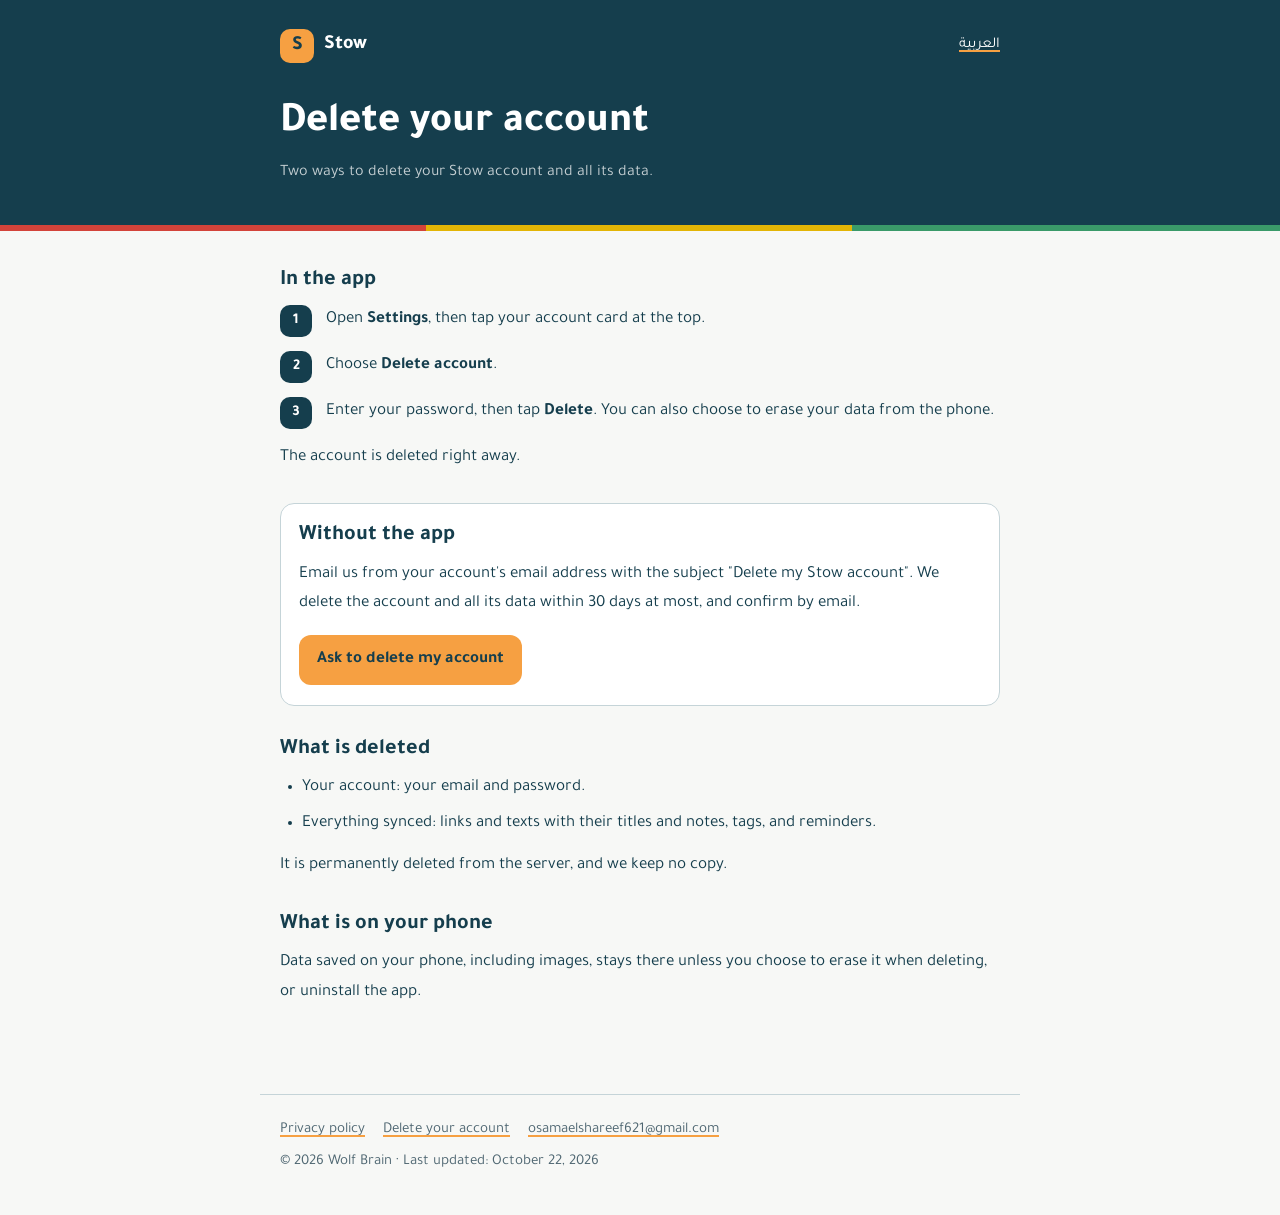
==== delete-account-en.html @ ab38429b "Add privacy policy and account deletion pages" ====
<!doctype html>
<html lang="en" dir="ltr">
<head>
<meta charset="utf-8">
<meta name="viewport" content="width=device-width,initial-scale=1">
<title>Delete your account · Stow</title>
<meta name="description" content="Two ways to delete your Stow account and all its data.">
<link rel="preconnect" href="https://fonts.googleapis.com">
<link rel="preconnect" href="https://fonts.gstatic.com" crossorigin>
<link href="https://fonts.googleapis.com/css2?family=Tajawal:wght@400;500;700;800&display=swap" rel="stylesheet">
<link rel="stylesheet" href="style.css">
</head>
<body>
<header class="hero">
  <div class="wrap">
    <div class="top">
      <a class="brand" href="index-en.html"><span class="mark" aria-hidden="true">S</span>Stow</a>
      <span class="lang"><a href="delete-account.html" hreflang="ar">العربية</a></span>
    </div>
    <h1>Delete your account</h1>
    <p class="sub">Two ways to delete your Stow account and all its data.</p>
  </div>
</header>
<main class="wrap">
<section>
  <h2>In the app</h2>
  <ol class="steps">
    <li>Open <b>Settings</b>, then tap your account card at the top.</li>
    <li>Choose <b>Delete account</b>.</li>
    <li>Enter your password, then tap <b>Delete</b>. You can also choose to erase your data from the phone.</li>
  </ol>
  <p>The account is deleted right away.</p>
</section>

<section class="card">
  <h2>Without the app</h2>
  <p>Email us from your account's email address with the subject "Delete my Stow account". We delete the account and all its data within 30 days at most, and confirm by email.</p>
  <a class="mail" href="mailto:osamaelshareef621@gmail.com?subject=Delete%20my%20Stow%20account">Ask to delete my account</a>
</section>

<section>
  <h2>What is deleted</h2>
  <ul class="list">
    <li>Your account: your email and password.</li>
    <li>Everything synced: links and texts with their titles and notes, tags, and reminders.</li>
  </ul>
  <p>It is permanently deleted from the server, and we keep no copy.</p>
</section>

<section>
  <h2>What is on your phone</h2>
  <p>Data saved on your phone, including images, stays there unless you choose to erase it when deleting, or uninstall the app.</p>
</section>
</main>
<footer class="wrap">
  <nav><a href="privacy-en.html">Privacy policy</a><a href="delete-account-en.html">Delete your account</a><a class="ltr" href="mailto:osamaelshareef621@gmail.com">osamaelshareef621@gmail.com</a></nav>
  © 2026 Wolf Brain · Last updated: October 22, 2026
</footer>
</body>
</html>
---- style.css ----
:root{
  --ground:#F7F8F6; --surface:#FFFFFF; --soft:#E7EEEF; --ink:#153E4D; --muted:#4E6671;
  --border:#C5D4D8; --hero:#153E4D; --on-hero:#FFFFFF; --on-hero-muted:rgba(255,255,255,.75);
  --orange:#F6A042; --on-orange:#153E4D; --high:#D3433A; --medium:#E3B505; --low:#3A9A69;
  color-scheme: light;
}
@media (prefers-color-scheme: dark){
  :root{
    --ground:#0C1B21; --surface:#13262E; --soft:#1B323B; --ink:#E8EFF1; --muted:#9BB1B9;
    --border:#27434D; --hero:#1A4252; --high:#EC5B50; --low:#49B37C;
    color-scheme: dark;
  }
}
*{box-sizing:border-box}
html{-webkit-text-size-adjust:100%}
body{margin:0;background:var(--ground);color:var(--ink);
  font-family:'Tajawal',system-ui,-apple-system,'Segoe UI',sans-serif;font-size:17px;line-height:1.75}
a{color:inherit;text-decoration-color:var(--orange);text-decoration-thickness:2px;text-underline-offset:3px}
a:focus-visible,button:focus-visible{outline:3px solid var(--orange);outline-offset:3px;border-radius:6px}
.wrap{max-width:760px;margin:0 auto;padding:0 20px}
header.hero{background:var(--hero);color:var(--on-hero);padding:28px 0 44px;position:relative;overflow:hidden}
header.hero::after{content:"";position:absolute;inset:auto 0 0 0;height:6px;
  background:linear-gradient(90deg,var(--high) 0 33.3%,var(--medium) 33.3% 66.6%,var(--low) 66.6%)}
.top{display:flex;justify-content:space-between;align-items:center;gap:16px;margin-bottom:36px}
.brand{display:flex;align-items:center;gap:10px;font-weight:800;font-size:20px;text-decoration:none}
.brand .mark{width:34px;height:34px;border-radius:10px;background:var(--orange);color:var(--on-orange);
  display:grid;place-items:center;font-weight:800}
.lang{font-size:15px;color:var(--on-hero-muted)}
.lang a{color:var(--on-hero)}
h1{font-size:clamp(30px,6vw,42px);line-height:1.2;margin:0 0 10px;font-weight:800}
.sub{color:var(--on-hero-muted);margin:0;font-size:16px}
main.wrap{padding-top:36px;padding-bottom:56px}
.glance{display:grid;grid-template-columns:repeat(2,minmax(0,1fr));gap:12px;margin:0 0 40px;padding:0;list-style:none}
.glance li{background:var(--surface);border:1px solid var(--border);border-radius:14px;padding:16px 16px 14px}
.glance b{display:block;font-size:17px;margin-bottom:2px}
.glance span{color:var(--muted);font-size:15px;line-height:1.6;display:block}
@media (max-width:560px){.glance{grid-template-columns:1fr}}
section{margin:0 0 30px}
h2{font-size:22px;line-height:1.35;margin:0 0 8px;font-weight:700}
p{margin:0 0 12px}
ul.list{margin:0 0 12px;padding-inline-start:22px}
ul.list li{margin:0 0 6px}
.muted{color:var(--muted)}
.steps{counter-reset:s;list-style:none;margin:0 0 14px;padding:0}
.steps li{counter-increment:s;position:relative;padding-inline-start:46px;margin:0 0 14px;min-height:32px}
.steps li::before{content:counter(s);position:absolute;inset-inline-start:0;top:0;width:32px;height:32px;
  border-radius:10px;background:var(--hero);color:var(--on-hero);display:grid;place-items:center;font-weight:700;font-size:15px}
.card{background:var(--surface);border:1px solid var(--border);border-radius:14px;padding:18px 18px 8px;margin:0 0 30px}
.mail{display:inline-flex;align-items:center;gap:8px;background:var(--orange);color:var(--on-orange);
  font-weight:700;padding:10px 18px;border-radius:12px;text-decoration:none;margin:4px 0 12px}
.ltr{direction:ltr;unicode-bidi:isolate}
footer.wrap{border-top:1px solid var(--border);padding-top:22px;padding-bottom:40px;color:var(--muted);font-size:15px}
footer nav{display:flex;flex-wrap:wrap;gap:6px 18px;margin-bottom:6px}
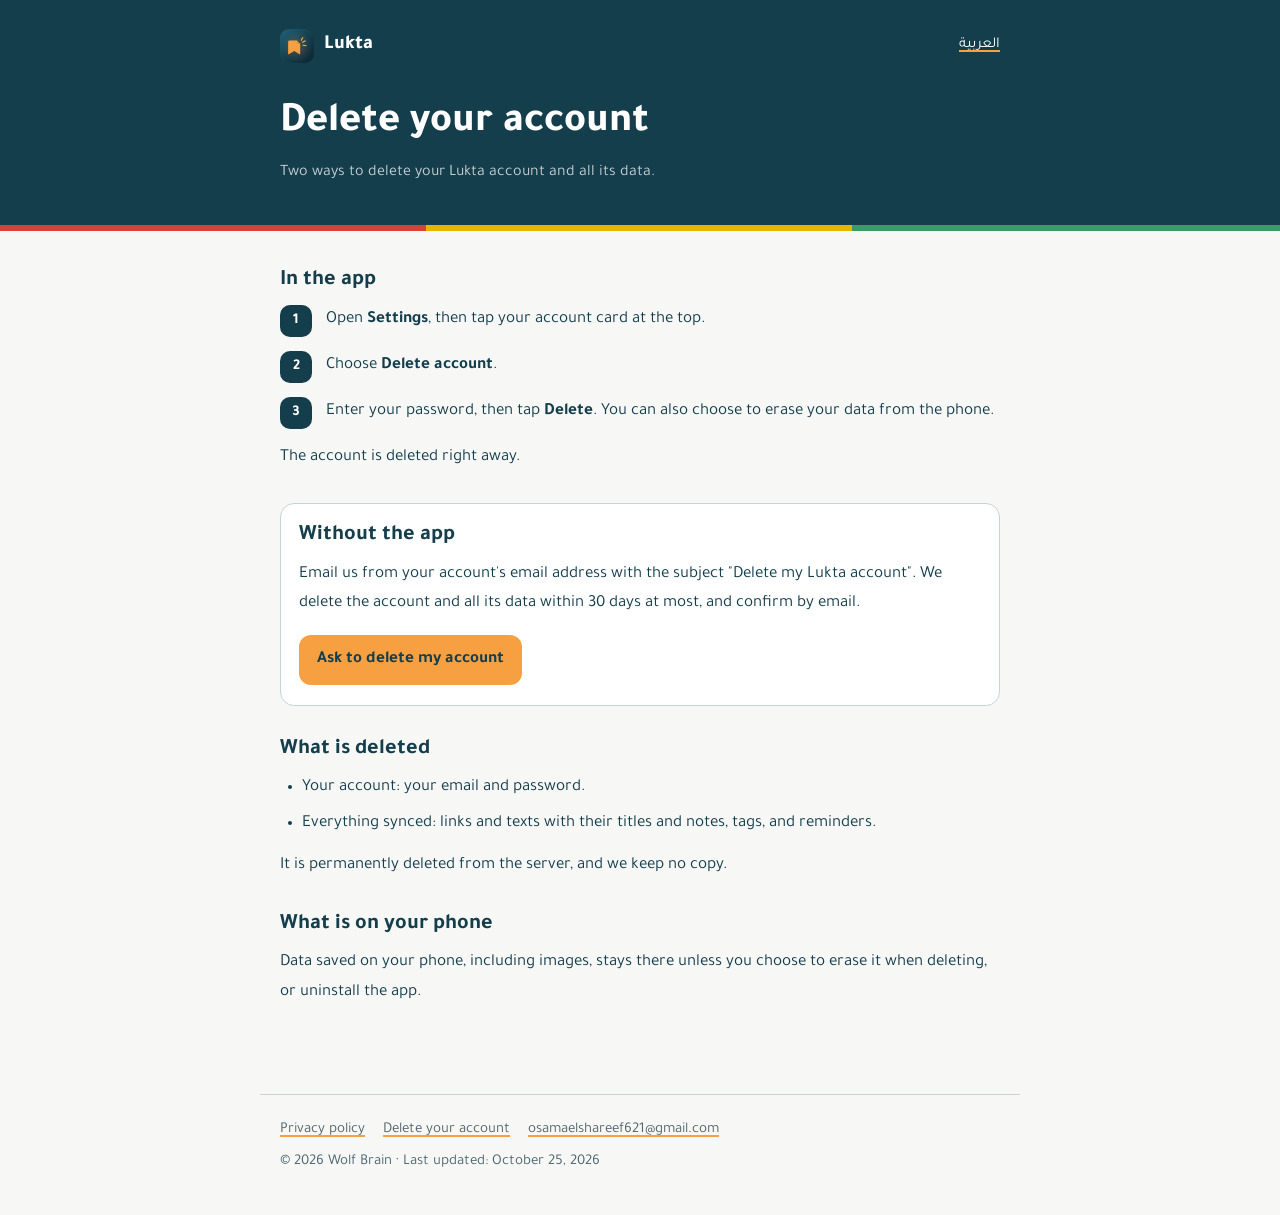
==== commit 33b4e18a: "Rename site to Lukta" ====
--- a/delete-account-en.html
+++ b/delete-account-en.html
@@ -3,8 +3,10 @@
 <head>
 <meta charset="utf-8">
 <meta name="viewport" content="width=device-width,initial-scale=1">
-<title>Delete your account · Stow</title>
-<meta name="description" content="Two ways to delete your Stow account and all its data.">
+<title>Delete your account · Lukta</title>
+<link rel="icon" type="image/png" href="icon.png">
+<link rel="apple-touch-icon" href="icon.png">
+<meta name="description" content="Two ways to delete your Lukta account and all its data.">
 <link rel="preconnect" href="https://fonts.googleapis.com">
 <link rel="preconnect" href="https://fonts.gstatic.com" crossorigin>
 <link href="https://fonts.googleapis.com/css2?family=Tajawal:wght@400;500;700;800&display=swap" rel="stylesheet">
@@ -14,11 +16,11 @@
 <header class="hero">
   <div class="wrap">
     <div class="top">
-      <a class="brand" href="index-en.html"><span class="mark" aria-hidden="true">S</span>Stow</a>
+      <a class="brand" href="index-en.html"><img class="mark" src="icon.png" alt="" width="34" height="34">Lukta</a>
       <span class="lang"><a href="delete-account.html" hreflang="ar">العربية</a></span>
     </div>
     <h1>Delete your account</h1>
-    <p class="sub">Two ways to delete your Stow account and all its data.</p>
+    <p class="sub">Two ways to delete your Lukta account and all its data.</p>
   </div>
 </header>
 <main class="wrap">
@@ -34,8 +36,8 @@
 
 <section class="card">
   <h2>Without the app</h2>
-  <p>Email us from your account's email address with the subject "Delete my Stow account". We delete the account and all its data within 30 days at most, and confirm by email.</p>
-  <a class="mail" href="mailto:osamaelshareef621@gmail.com?subject=Delete%20my%20Stow%20account">Ask to delete my account</a>
+  <p>Email us from your account's email address with the subject "Delete my Lukta account". We delete the account and all its data within 30 days at most, and confirm by email.</p>
+  <a class="mail" href="mailto:osamaelshareef621@gmail.com?subject=Delete%20my%20Lukta%20account">Ask to delete my account</a>
 </section>
 
 <section>
@@ -54,7 +56,7 @@
 </main>
 <footer class="wrap">
   <nav><a href="privacy-en.html">Privacy policy</a><a href="delete-account-en.html">Delete your account</a><a class="ltr" href="mailto:osamaelshareef621@gmail.com">osamaelshareef621@gmail.com</a></nav>
-  © 2026 Wolf Brain · Last updated: October 22, 2026
+  © 2026 Wolf Brain · Last updated: October 25, 2026
 </footer>
 </body>
 </html>
--- a/style.css
+++ b/style.css
@@ -23,8 +23,7 @@
   background:linear-gradient(90deg,var(--high) 0 33.3%,var(--medium) 33.3% 66.6%,var(--low) 66.6%)}
 .top{display:flex;justify-content:space-between;align-items:center;gap:16px;margin-bottom:36px}
 .brand{display:flex;align-items:center;gap:10px;font-weight:800;font-size:20px;text-decoration:none}
-.brand .mark{width:34px;height:34px;border-radius:10px;background:var(--orange);color:var(--on-orange);
-  display:grid;place-items:center;font-weight:800}
+.brand .mark{width:34px;height:34px;border-radius:9px;display:block}
 .lang{font-size:15px;color:var(--on-hero-muted)}
 .lang a{color:var(--on-hero)}
 h1{font-size:clamp(30px,6vw,42px);line-height:1.2;margin:0 0 10px;font-weight:800}
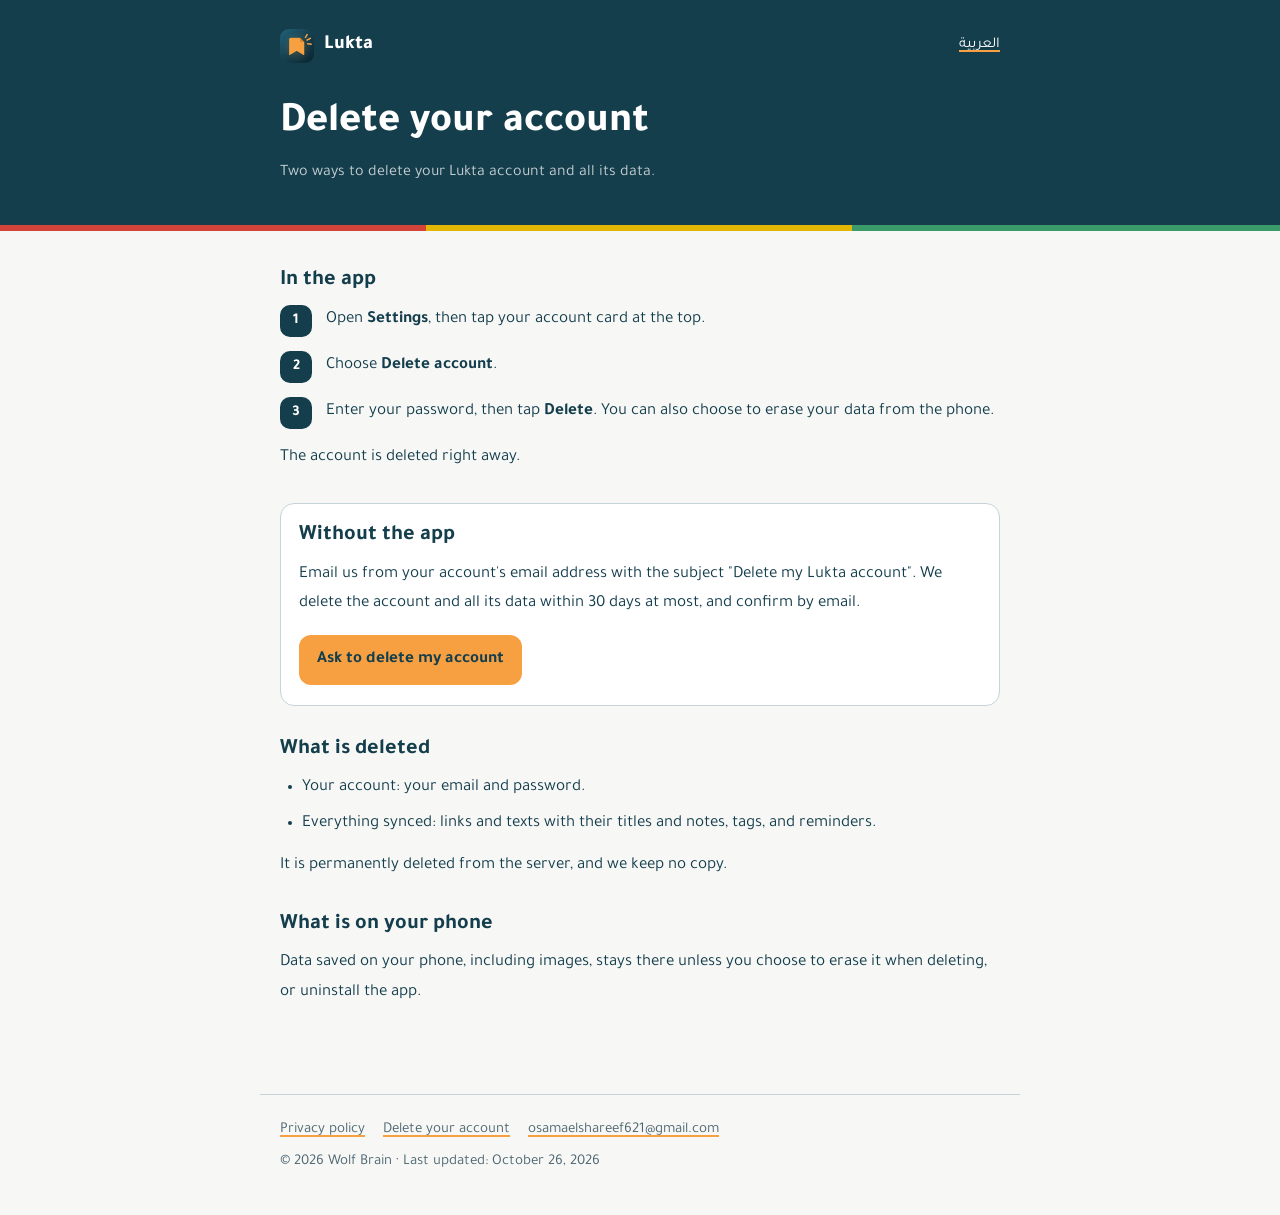
==== commit 5e555e66: "modify all files" ====
--- a/delete-account-en.html
+++ b/delete-account-en.html
@@ -7,6 +7,14 @@
 <link rel="icon" type="image/png" href="icon.png">
 <link rel="apple-touch-icon" href="icon.png">
 <meta name="description" content="Two ways to delete your Lukta account and all its data.">
+<meta property="og:type" content="website">
+<meta property="og:site_name" content="Lukta">
+<meta property="og:title" content="Delete your account · Lukta">
+<meta property="og:description" content="Two ways to delete your Lukta account and all its data.">
+<meta property="og:image" content="https://osamadev11.github.io/lukta-legal/og.png">
+<meta property="og:image:width" content="1200">
+<meta property="og:image:height" content="630">
+<meta name="twitter:card" content="summary_large_image">
 <link rel="preconnect" href="https://fonts.googleapis.com">
 <link rel="preconnect" href="https://fonts.gstatic.com" crossorigin>
 <link href="https://fonts.googleapis.com/css2?family=Tajawal:wght@400;500;700;800&display=swap" rel="stylesheet">
@@ -56,7 +64,7 @@
 </main>
 <footer class="wrap">
   <nav><a href="privacy-en.html">Privacy policy</a><a href="delete-account-en.html">Delete your account</a><a class="ltr" href="mailto:osamaelshareef621@gmail.com">osamaelshareef621@gmail.com</a></nav>
-  © 2026 Wolf Brain · Last updated: October 25, 2026
+  © 2026 Wolf Brain · Last updated: October 26, 2026
 </footer>
 </body>
 </html>
--- a/style.css
+++ b/style.css
@@ -48,5 +48,17 @@
 .mail{display:inline-flex;align-items:center;gap:8px;background:var(--orange);color:var(--on-orange);
   font-weight:700;padding:10px 18px;border-radius:12px;text-decoration:none;margin:4px 0 12px}
 .ltr{direction:ltr;unicode-bidi:isolate}
+.dl{background:var(--surface);border:1px solid var(--border);border-radius:18px;padding:24px 22px 18px;margin:0 0 34px}
+.btn{display:flex;align-items:center;justify-content:center;gap:12px;background:var(--orange);color:var(--on-orange);
+  font-weight:800;font-size:20px;padding:16px 22px;border-radius:14px;text-decoration:none;min-height:56px}
+.btn svg{width:24px;height:24px;flex:none}
+.btn:hover{filter:brightness(1.04)}
+.dl .meta{color:var(--muted);font-size:15px;margin:12px 0 4px;text-align:center}
+.dl .old{font-size:15px;margin:0;text-align:center}
+.shots{display:grid;grid-template-columns:repeat(3,minmax(0,1fr));gap:10px;margin:0 0 38px;align-items:end}
+.shots img{width:100%;height:auto;display:block}
+.shots img:nth-child(2){transform:translateY(-14px)}
+@media (max-width:560px){.shots{gap:4px}}
+
 footer.wrap{border-top:1px solid var(--border);padding-top:22px;padding-bottom:40px;color:var(--muted);font-size:15px}
 footer nav{display:flex;flex-wrap:wrap;gap:6px 18px;margin-bottom:6px}
